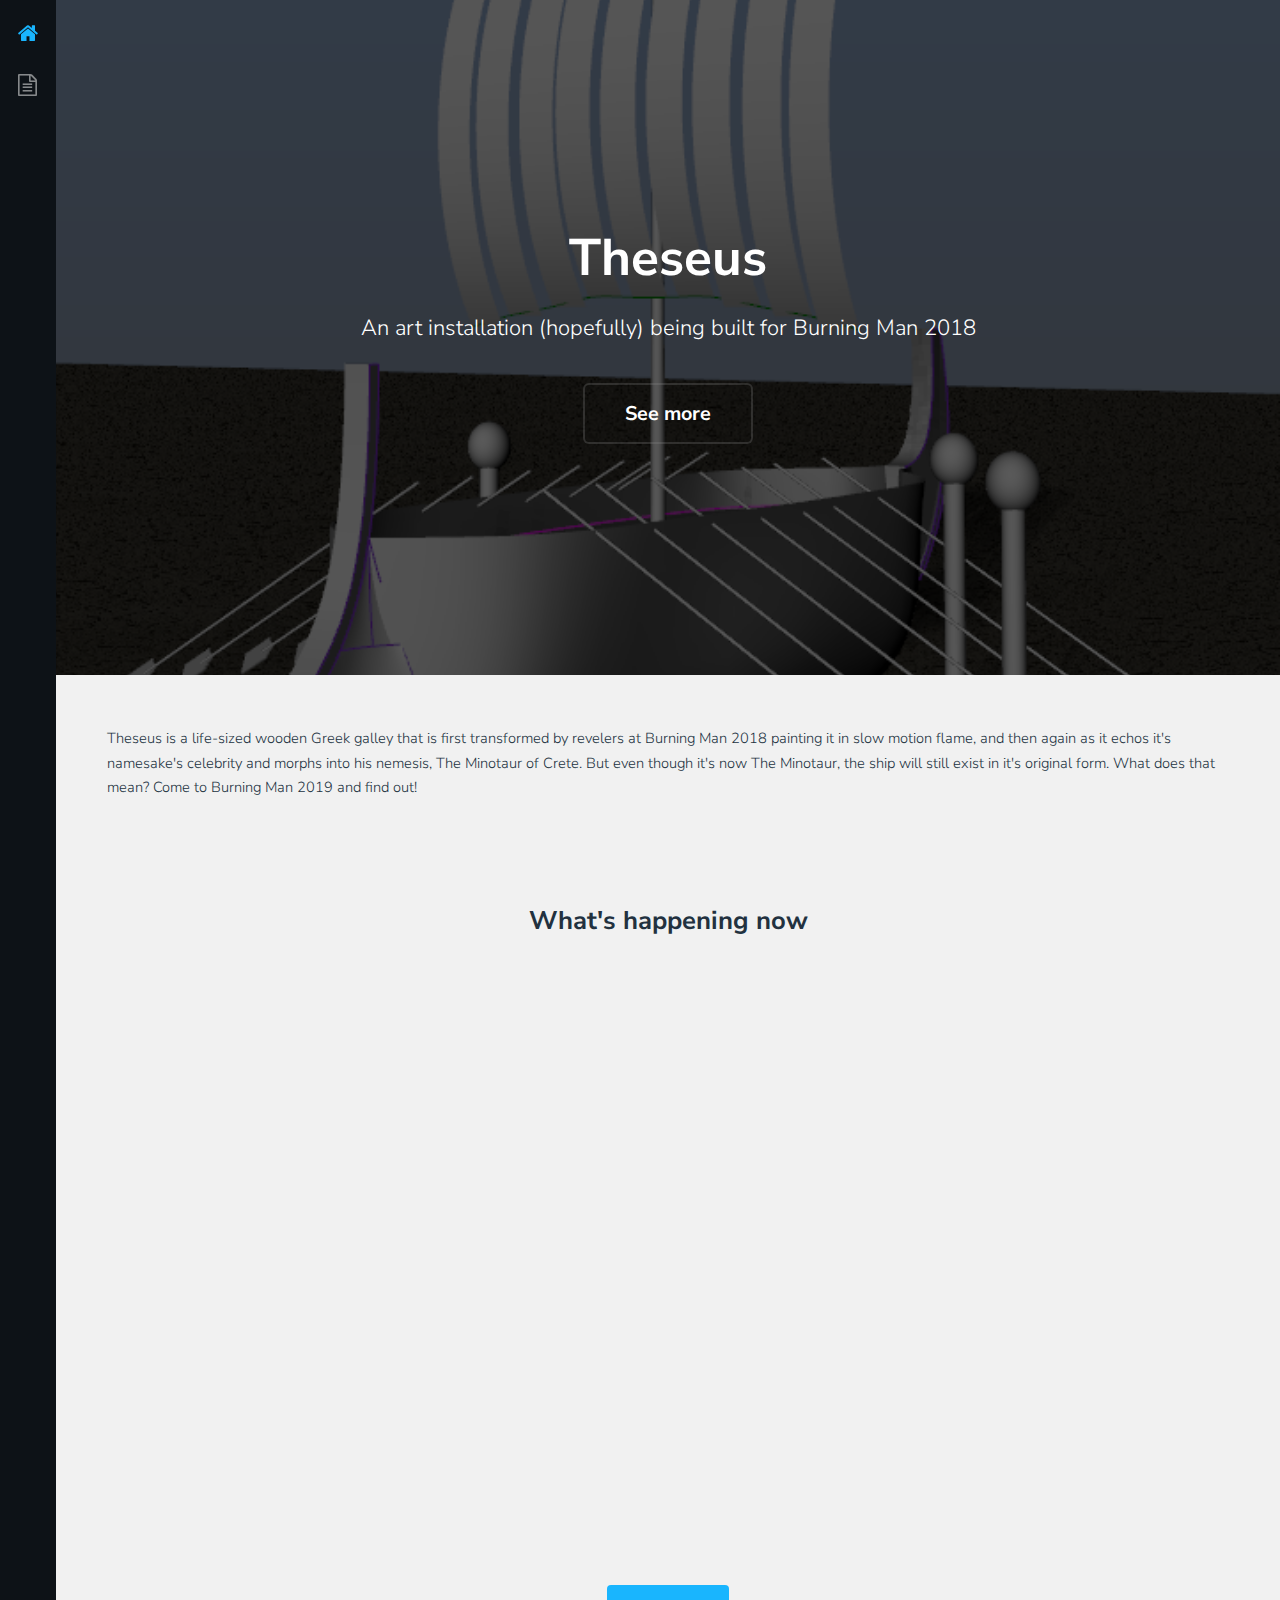
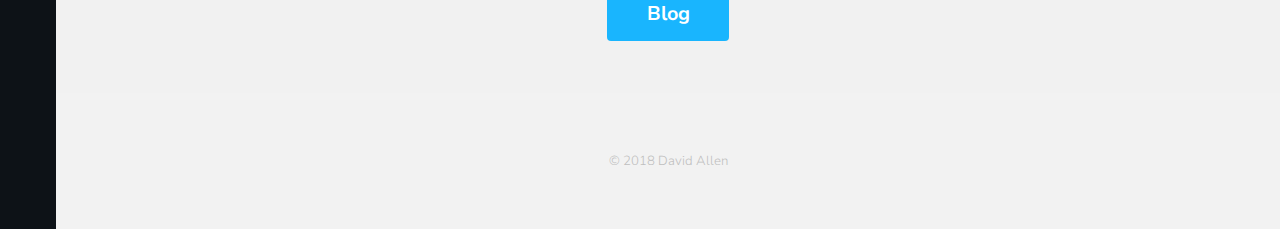
==== index.html @ f5d3f417 "added everything to new project for github pages" ====
<!DOCTYPE HTML>
<!--
	Snapshot by TEMPLATED
	templated.co @templatedco
	Released for free under the Creative Commons Attribution 3.0 license (templated.co/license)
-->
<html>
	<head>
		<title>(Ship of) Theseus</title>
		<meta charset="utf-8" />
		<meta name="viewport" content="width=device-width, initial-scale=1" />
		<link rel="stylesheet" href="assets/css/main.css" />
	</head>
	<body>
		<div class="page-wrap">

			<!-- Nav -->
				<nav id="nav">
					<ul>
						<li><a href="index.html" class="active"><span class="icon fa-home"></span></a></li>
						<li><a href="blog.html"><span class="icon fa-file-text-o"></span></a></li>
					</ul>
				</nav>

			<!-- Main -->
				<section id="main">

					<!-- Banner -->
						<section id="banner">
							<div class="inner">
								<h1>Theseus</h1>
								<p>An art installation (hopefully) being built for Burning Man 2018</a></p>
								<ul class="actions">
									<li><a href="#description" class="button alt scrolly big">See more</a></li>
								</ul>
							</div>
						</section>

						<section id="description">
							<div class="inner">
								<p>Theseus is a life-sized wooden Greek galley that is first transformed by revelers at Burning Man 2018 painting it in slow motion flame, and then again as it echos it's namesake's celebrity and morphs into his nemesis, The Minotaur of Crete. But even though it's now The Minotaur, the ship will still exist in it's original form. What does that mean? Come to Burning Man 2019 and find out!</p>
							</div>
						</section>

					<!-- Gallery -->
						<section id="galleries">

							<!-- Photo Galleries -->
								<div class="gallery">
									<header class="special">
										<h2>What's happening now</h2>
									</header>
									<div class="content">
										<div class="media">
											<a href="images/fulls/Thesesus Elevation_Render.jpg"><img src="images/thumbs/Thesesus Elevation_Render.jpg" alt="" title="This right here is a caption." /></a>
										</div>
										<div class="media">
												<a href="images/fulls/Theseus Section_Updated.jpg"><img src="images/thumbs/Theseus Section_Updated.jpg" alt="" title="This right here is a caption." /></a>
										</div>
										<div class="media">
											<a href="images/fulls/Theseus Elevation_Updated.jpg"><img src="images/thumbs/Theseus Elevation_Updated.jpg" alt="" title="This right here is a caption." /></a>
										</div>
										<div class="media">
											<a href="images/fulls/Theseus Plans_Updated.jpg"><img src="images/thumbs/Theseus Plans_Updated.jpg" alt="" title="This right here is a caption." /></a>
										</div>
										<div class="media">
											<a href="images/fulls/medship3.png"><img src="images/thumbs/medship3.png" alt="" title="This right here is a caption." /></a>
										</div>
										<div class="media">
											<a href="images/fulls/medship2.png"><img src="images/thumbs/medship2.png" alt="" title="This right here is a caption." /></a>
										</div>
										<div class="media">
											<a href="images/fulls/medship1.png"><img src="images/thumbs/medship1.png" alt="" title="This right here is a caption." /></a>
										</div>
									</div>
									<footer>
										<a href="blog.html" class="button big">Blog</a>
									</footer>
								</div>
						</section>


					<!-- Footer -->
						<footer id="footer">
							<div class="copyright">
								&copy; 2018 David Allen
							</div>
						</footer>
				</section>
		</div>

		<!-- Scripts -->
			<script src="assets/js/jquery.min.js"></script>
			<script src="assets/js/jquery.poptrox.min.js"></script>
			<script src="assets/js/jquery.scrolly.min.js"></script>
			<script src="assets/js/skel.min.js"></script>
			<script src="assets/js/util.js"></script>
			<script src="assets/js/main.js"></script>

	</body>
</html>
---- assets/css/main.css ----
@import url(font-awesome.min.css);
@import url("https://fonts.googleapis.com/css?family=Nunito+Sans:300,400,600");

/*
	Snapshot by TEMPLATED
	templated.co @templatedco
	Released for free under the Creative Commons Attribution 3.0 license (templated.co/license)
*/

/* Reset */

	html, body, div, span, applet, object, iframe, h1, h2, h3, h4, h5, h6, p, blockquote, pre, a, abbr, acronym, address, big, cite, code, del, dfn, em, img, ins, kbd, q, s, samp, small, strike, strong, sub, sup, tt, var, b, u, i, center, dl, dt, dd, ol, ul, li, fieldset, form, label, legend, table, caption, tbody, tfoot, thead, tr, th, td, article, aside, canvas, details, embed, figure, figcaption, footer, header, hgroup, menu, nav, output, ruby, section, summary, time, mark, audio, video {
		margin: 0;
		padding: 0;
		border: 0;
		font-size: 100%;
		font: inherit;
		vertical-align: baseline;
	}

	article, aside, details, figcaption, figure, footer, header, hgroup, menu, nav, section {
		display: block;
	}

	body {
		line-height: 1;
	}

	ol, ul {
		list-style: none;
	}

	blockquote, q {
		quotes: none;
	}

	blockquote:before, blockquote:after, q:before, q:after {
		content: '';
		content: none;
	}

	table {
		border-collapse: collapse;
		border-spacing: 0;
	}

	body {
		-webkit-text-size-adjust: none;
	}

/* Box Model */

	*, *:before, *:after {
		-moz-box-sizing: border-box;
		-webkit-box-sizing: border-box;
		box-sizing: border-box;
	}

/* Basic */

	@-ms-viewport {
		width: device-width;
	}

	body {
		-ms-overflow-style: scrollbar;
	}

	@media screen and (max-width: 480px) {

		html, body {
			min-width: 320px;
		}

	}

	body {
		background: #fff;
	}

		body.is-loading *, body.is-loading *:before, body.is-loading *:after {
			-moz-animation: none !important;
			-webkit-animation: none !important;
			-ms-animation: none !important;
			animation: none !important;
			-moz-transition: none !important;
			-webkit-transition: none !important;
			-ms-transition: none !important;
			transition: none !important;
		}

/* Type */

	body {
		background-color: #fff;
		color: #22313F;
	}

	body, input, select, textarea {
		font-family: "Nunito Sans", Arial, Helvetica, sans-serif;
		font-size: 13pt;
		font-weight: 300;
		line-height: 1.65;
	}

		@media screen and (max-width: 1680px) {

			body, input, select, textarea {
				font-size: 11pt;
			}

		}

		@media screen and (max-width: 1280px) {

			body, input, select, textarea {
				font-size: 11pt;
			}

		}

		@media screen and (max-width: 980px) {

			body, input, select, textarea {
				font-size: 11pt;
			}

		}

		@media screen and (max-width: 736px) {

			body, input, select, textarea {
				font-size: 12pt;
			}

		}

		@media screen and (max-width: 480px) {

			body, input, select, textarea {
				font-size: 12pt;
			}

		}

	a {
		text-decoration: underline;
		color: #19B5FE;
	}

		a:hover {
			text-decoration: none;
			color: #019be3;
		}

	strong, b {
		font-weight: 700;
	}

	em, i {
		font-style: italic;
	}

	p {
		margin: 0 0 2em 0;
	}

	h1, h2, h3, h4, h5, h6 {
		font-weight: 700;
		line-height: 1.5;
		margin: 0 0 1em 0;
	}

		h1 a, h2 a, h3 a, h4 a, h5 a, h6 a {
			color: inherit;
			text-decoration: none;
		}

	h1 {
		font-size: 2em;
	}

		@media screen and (max-width: 480px) {

			h1 {
				font-size: 1.5em;
			}

		}

	h2 {
		font-size: 1.75em;
	}

		@media screen and (max-width: 480px) {

			h2 {
				font-size: 1.4em;
			}

		}

	h3 {
		font-size: 1.35em;
	}

	h4 {
		font-size: 1.1em;
	}

	h5 {
		font-size: 0.9em;
	}

	h6 {
		font-size: 0.7em;
	}

	sub {
		font-size: 0.8em;
		position: relative;
		top: 0.5em;
	}

	sup {
		font-size: 0.8em;
		position: relative;
		top: -0.5em;
	}

	blockquote {
		border-left: solid 4px;
		font-style: italic;
		margin: 0 0 2em 0;
		padding: 0.5em 0 0.5em 2em;
	}

	code {
		border-radius: 4px;
		border: solid 1px;
		font-family: "Courier New", monospace;
		font-size: 0.9em;
		margin: 0 0.25em;
		padding: 0.25em 0.65em;
	}

	pre {
		-webkit-overflow-scrolling: touch;
		font-family: "Courier New", monospace;
		font-size: 0.9em;
		margin: 0 0 2em 0;
	}

		pre code {
			display: block;
			line-height: 1.75;
			padding: 1em 1.5em;
			overflow-x: auto;
		}

	hr {
		border: 0;
		border-bottom: solid 1px;
		margin: 2em 0;
	}

		hr.major {
			margin: 3em 0;
		}

	.align-left {
		text-align: left;
	}

	.align-center {
		text-align: center;
	}

	.align-right {
		text-align: right;
	}

/* Box */

	.box {
		border-radius: 4px;
		border: solid 1px rgba(144, 144, 144, 0.25);
		margin-bottom: 2em;
		padding: 1.5em;
	}

		.box > :last-child,
		.box > :last-child > :last-child,
		.box > :last-child > :last-child > :last-child {
			margin-bottom: 0;
		}

		.box.alt {
			border: 0;
			border-radius: 0;
			padding: 0;
		}

/* Button */

	input[type="submit"],
	input[type="reset"],
	input[type="button"],
	button,
	.button {
		-moz-appearance: none;
		-webkit-appearance: none;
		-ms-appearance: none;
		appearance: none;
		-moz-transition: background-color 0.2s ease-in-out, color 0.2s ease-in-out;
		-webkit-transition: background-color 0.2s ease-in-out, color 0.2s ease-in-out;
		-ms-transition: background-color 0.2s ease-in-out, color 0.2s ease-in-out;
		transition: background-color 0.2s ease-in-out, color 0.2s ease-in-out;
		background: #19B5FE;
		color: #FFF;
		border-radius: 4px;
		border: 0;
		cursor: pointer;
		display: inline-block;
		font-weight: 700;
		height: 2.85em;
		line-height: 2.95em;
		padding: 0 1.5em;
		text-align: center;
		text-decoration: none;
		white-space: nowrap;
	}

		input[type="submit"].active,
		input[type="reset"].active,
		input[type="button"].active,
		button.active,
		.button.active {
			color: #FFF;
			background: #22313F;
		}

			input[type="submit"].active:hover,
			input[type="reset"].active:hover,
			input[type="button"].active:hover,
			button.active:hover,
			.button.active:hover {
				color: #FFF;
				background: #22313F;
			}

		input[type="submit"]:hover,
		input[type="reset"]:hover,
		input[type="button"]:hover,
		button:hover,
		.button:hover {
			color: #FFF;
			background: #019be3;
		}

		input[type="submit"].alt,
		input[type="reset"].alt,
		input[type="button"].alt,
		button.alt,
		.button.alt {
			background: none;
			box-shadow: 0 0 0 2px rgba(144, 144, 144, 0.25);
		}

			input[type="submit"].alt:hover,
			input[type="reset"].alt:hover,
			input[type="button"].alt:hover,
			button.alt:hover,
			.button.alt:hover {
				background: rgba(144, 144, 144, 0.075);
				box-shadow: 0 0 0 2px rgba(144, 144, 144, 0.25);
			}

		input[type="submit"].icon,
		input[type="reset"].icon,
		input[type="button"].icon,
		button.icon,
		.button.icon {
			padding-left: 1.35em;
		}

			input[type="submit"].icon:before,
			input[type="reset"].icon:before,
			input[type="button"].icon:before,
			button.icon:before,
			.button.icon:before {
				margin-right: 0.5em;
			}

		input[type="submit"].fit,
		input[type="reset"].fit,
		input[type="button"].fit,
		button.fit,
		.button.fit {
			display: block;
			margin: 0 0 1em 0;
			width: 100%;
		}

		input[type="submit"].small,
		input[type="reset"].small,
		input[type="button"].small,
		button.small,
		.button.small {
			font-size: 0.8em;
		}

		input[type="submit"].big,
		input[type="reset"].big,
		input[type="button"].big,
		button.big,
		.button.big {
			font-size: 1.35em;
			padding: 0 2em;
		}

		input[type="submit"].disabled, input[type="submit"]:disabled,
		input[type="reset"].disabled,
		input[type="reset"]:disabled,
		input[type="button"].disabled,
		input[type="button"]:disabled,
		button.disabled,
		button:disabled,
		.button.disabled,
		.button:disabled {
			-moz-pointer-events: none;
			-webkit-pointer-events: none;
			-ms-pointer-events: none;
			pointer-events: none;
			opacity: 0.25;
		}

		@media screen and (max-width: 480px) {

			input[type="submit"],
			input[type="reset"],
			input[type="button"],
			button,
			.button {
				padding: 0;
			}

		}

/* Contact */

	#contact {
		display: -ms-flexbox;
		-ms-flex-pack: justify;
		display: -moz-flex;
		display: -webkit-flex;
		display: -ms-flex;
		display: flex;
		-moz-flex-wrap: wrap;
		-webkit-flex-wrap: wrap;
		-ms-flex-wrap: wrap;
		flex-wrap: wrap;
		-moz-justify-content: space-between;
		-webkit-justify-content: space-between;
		-ms-justify-content: space-between;
		justify-content: space-between;
		background: #ececec;
	}

		#contact form {
			margin: 0;
		}

		#contact .icons {
			margin-bottom: 1em;
		}

		#contact .column {
			padding: 3.5em 0 1.5em 0;
			padding-left: 3.5em;
			padding-right: 3.5em;
			width: 50%;
		}

			#contact .column.social {
				background: #e6e6e6;
			}

			@media screen and (max-width: 980px) {

				#contact .column {
					padding: 2em 0 0.1em 0;
					padding-left: 2em;
					padding-right: 2em;
				}

			}

			@media screen and (max-width: 736px) {

				#contact .column {
					width: 100%;
				}

			}

			@media screen and (max-width: 480px) {

				#contact .column {
					padding: 1em 0 0.1em 0;
					padding-left: 1em;
					padding-right: 1em;
				}

			}

/* Form */

	form {
		margin: 0 0 2em 0;
	}

		form .field {
			margin-bottom: 1.5em;
		}

			form .field.half {
				display: inline-block;
				width: 48%;
			}

				form .field.half.first {
					margin-right: 2.5%;
				}

		@media screen and (max-width: 980px) {

			form .field.half {
				display: block;
				width: 100%;
			}

				form .field.half.first {
					margin-right: 0;
				}

		}

	label {
		display: block;
		font-size: 0.9em;
		font-weight: 700;
		margin: 0 0 1em 0;
	}

	input[type="text"],
	input[type="password"],
	input[type="email"],
	select,
	textarea {
		-moz-appearance: none;
		-webkit-appearance: none;
		-ms-appearance: none;
		appearance: none;
		border-radius: 4px;
		border: solid 1px rgba(25, 181, 254, 0.25);
		color: inherit;
		display: block;
		outline: 0;
		padding: 0 1em;
		text-decoration: none;
		width: 100%;
	}

		input[type="text"]:invalid,
		input[type="password"]:invalid,
		input[type="email"]:invalid,
		select:invalid,
		textarea:invalid {
			box-shadow: none;
		}

		input[type="text"]:active, input[type="text"]:focus,
		input[type="password"]:active,
		input[type="password"]:focus,
		input[type="email"]:active,
		input[type="email"]:focus,
		select:active,
		select:focus,
		textarea:active,
		textarea:focus {
			border: solid 1px #19B5FE;
		}

	.select-wrapper {
		text-decoration: none;
		display: block;
		position: relative;
	}

		.select-wrapper:before {
			-moz-osx-font-smoothing: grayscale;
			-webkit-font-smoothing: antialiased;
			font-family: FontAwesome;
			font-style: normal;
			font-weight: normal;
			text-transform: none !important;
		}

		.select-wrapper:before {
			content: '\f078';
			display: block;
			height: 2.75em;
			line-height: 2.75em;
			pointer-events: none;
			position: absolute;
			right: 0;
			text-align: center;
			top: 0;
			width: 2.75em;
		}

		.select-wrapper select::-ms-expand {
			display: none;
		}

	input[type="text"],
	input[type="password"],
	input[type="email"],
	select {
		height: 2.75em;
	}

	textarea {
		padding: 0.75em 1em;
	}

	input[type="checkbox"],
	input[type="radio"] {
		-moz-appearance: none;
		-webkit-appearance: none;
		-ms-appearance: none;
		appearance: none;
		display: block;
		float: left;
		margin-right: -2em;
		opacity: 0;
		width: 1em;
		z-index: -1;
	}

		input[type="checkbox"] + label,
		input[type="radio"] + label {
			text-decoration: none;
			cursor: pointer;
			display: inline-block;
			font-size: 1em;
			font-weight: 300;
			padding-left: 2.4em;
			padding-right: 0.75em;
			position: relative;
		}

			input[type="checkbox"] + label:before,
			input[type="radio"] + label:before {
				-moz-osx-font-smoothing: grayscale;
				-webkit-font-smoothing: antialiased;
				font-family: FontAwesome;
				font-style: normal;
				font-weight: normal;
				text-transform: none !important;
			}

			input[type="checkbox"] + label:before,
			input[type="radio"] + label:before {
				border-radius: 4px;
				border: solid 1px;
				content: '';
				display: inline-block;
				height: 1.65em;
				left: 0;
				line-height: 1.58125em;
				position: absolute;
				text-align: center;
				top: 0;
				width: 1.65em;
			}

		input[type="checkbox"]:checked + label:before,
		input[type="radio"]:checked + label:before {
			content: '\f00c';
		}

	input[type="checkbox"] + label:before {
		border-radius: 4px;
	}

	input[type="radio"] + label:before {
		border-radius: 100%;
	}

	::-webkit-input-placeholder {
		opacity: 1.0;
		color: rgba(34, 49, 63, 0.25);
	}

	:-moz-placeholder {
		opacity: 1.0;
		color: rgba(34, 49, 63, 0.25);
	}

	::-moz-placeholder {
		opacity: 1.0;
		color: rgba(34, 49, 63, 0.25);
	}

	:-ms-input-placeholder {
		opacity: 1.0;
		color: rgba(34, 49, 63, 0.25);
	}

	.formerize-placeholder {
		opacity: 1.0;
		color: rgba(34, 49, 63, 0.25);
	}

/* Gallery */

	@-moz-keyframes gallery {
		100% {
			opacity: 1;		}
	}

	@-webkit-keyframes gallery {
		100% {
			opacity: 1;		}
	}

	@-ms-keyframes gallery {
		100% {
			opacity: 1;		}
	}

	@keyframes gallery {
		100% {
			opacity: 1;		}
	}

	.gallery {
		padding: 3.5em;
		position: relative;
		overflow: hidden;
		min-height: 37em;
	}

		@media screen and (max-width: 980px) {

			.gallery {
				padding: 2em;
				min-height: 20em;
			}

				.gallery header h2 {
					margin-bottom: 1em;
				}

		}

		@media screen and (max-width: 480px) {

			.gallery {
				padding: 1em;
			}

		}

		.gallery header {
			display: -ms-flexbox;
			-ms-flex-pack: justify;
			display: -moz-flex;
			display: -webkit-flex;
			display: -ms-flex;
			display: flex;
			-moz-flex-wrap: wrap;
			-webkit-flex-wrap: wrap;
			-ms-flex-wrap: wrap;
			flex-wrap: wrap;
			-moz-justify-content: space-between;
			-webkit-justify-content: space-between;
			-ms-justify-content: space-between;
			justify-content: space-between;
		}

			.gallery header.special {
				-moz-justify-content: center;
				-webkit-justify-content: center;
				-ms-justify-content: center;
				justify-content: center;
			}

			@media screen and (max-width: 736px) {

				.gallery header {
					display: block;
				}

			}

			@media screen and (max-width: 480px) {

				.gallery header h2 {
					margin-bottom: .5em;
				}

			}

		.gallery footer {
			text-align: center;
			margin-top: 4em;
		}

		.gallery .content {
			display: -ms-flexbox;
			display: -moz-flex;
			display: -webkit-flex;
			display: -ms-flex;
			display: flex;
			-moz-flex-wrap: wrap;
			-webkit-flex-wrap: wrap;
			-ms-flex-wrap: wrap;
			flex-wrap: wrap;
			-moz-justify-content: -moz-flex-start;
			-webkit-justify-content: -webkit-flex-start;
			-ms-justify-content: -ms-flex-start;
			justify-content: flex-start;
		}

			.gallery .content .media {
				-moz-animation: gallery 0.75s ease-out 0.4s forwards;
				-webkit-animation: gallery 0.75s ease-out 0.4s forwards;
				-ms-animation: gallery 0.75s ease-out 0.4s forwards;
				animation: gallery 0.75s ease-out 0.4s forwards;
				margin-bottom: 0;
				overflow: hidden;
				opacity: 0;
				position: relative;
				width: 25%;
			}

				.gallery .content .media a {
					display: block;
				}

				.gallery .content .media img {
					-moz-transition: -moz-transform 0.2s ease-in-out;
					-webkit-transition: -webkit-transform 0.2s ease-in-out;
					-ms-transition: -ms-transform 0.2s ease-in-out;
					transition: transform 0.2s ease-in-out;
					max-width: 100%;
					height: auto;
					vertical-align: middle;
				}

				.gallery .content .media:hover img {
					-moz-transform: scale(1.075);
					-webkit-transform: scale(1.075);
					-ms-transform: scale(1.075);
					transform: scale(1.075);
				}

				@media screen and (max-width: 736px) {

					.gallery .content .media {
						width: 50%;
					}

				}

				@media screen and (max-width: 480px) {

					.gallery .content .media {
						width: 100%;
					}

				}

/* Icon */

	.icon {
		text-decoration: none;
		border-bottom: none;
		position: relative;
	}

		.icon:before {
			-moz-osx-font-smoothing: grayscale;
			-webkit-font-smoothing: antialiased;
			font-family: FontAwesome;
			font-style: normal;
			font-weight: normal;
			text-transform: none !important;
		}

		.icon > .label {
			display: none;
		}

/* Image */

	.image {
		border: 0;
		display: inline-block;
		position: relative;
	}

		.image img {
			display: block;
		}

		.image.left, .image.right {
			max-width: 40%;
		}

			.image.left img, .image.right img {
				width: 100%;
			}

			@media screen and (max-width: 480px) {

				.image.left, .image.right {
					max-width: 100%;
					width: 100%;
				}

			}

		.image.left {
			float: left;
			margin: 0 1.5em 1em 0;
			top: 0.25em;
		}

			@media screen and (max-width: 480px) {

				.image.left {
					float: none;
					margin: 0 0 1em 0;
				}

			}

		.image.right {
			float: right;
			margin: 0 0 1em 1.5em;
			top: 0.25em;
		}

			@media screen and (max-width: 480px) {

				.image.right {
					float: none;
					margin: 0 0 1em 0;
				}

			}

		.image.fit {
			display: block;
			margin: 0 0 2em 0;
			width: 100%;
		}

			.image.fit img {
				width: 100%;
			}

		.image.special {
			border: solid 1px rgba(144, 144, 144, 0.25);
			padding: 1em;
		}

		.image.main {
			display: block;
			margin: 0 0 3em 0;
			width: 100%;
		}

			.image.main img {
				width: 100%;
			}

/* List */

	ol {
		list-style: decimal;
		margin: 0 0 2em 0;
		padding-left: 1.25em;
	}

		ol li {
			padding-left: 0.25em;
		}

	ul {
		list-style: disc;
		margin: 0 0 2em 0;
		padding-left: 1em;
	}

		ul li {
			padding-left: 0.5em;
		}

		ul.alt {
			list-style: none;
			padding-left: 0;
		}

			ul.alt li {
				border-top: solid 1px;
				padding: 0.5em 0;
			}

				ul.alt li:first-child {
					border-top: 0;
					padding-top: 0;
				}

		ul.tabs {
			list-style: none;
			padding-left: 0;
		}

			ul.tabs li {
				display: inline-block;
			}

				ul.tabs li:first-child {
					padding: 0;
				}

				@media screen and (max-width: 736px) {

					ul.tabs li {
						display: block;
						margin: 0 0 .25em 0;
						padding: 0;
					}

						ul.tabs li .button {
							width: 100%;
						}

				}

			@media screen and (max-width: 480px) {

				ul.tabs {
					margin-bottom: 1em;
				}

			}

		ul.icons {
			cursor: default;
			list-style: none;
			padding-left: 0;
		}

			ul.icons li {
				display: inline-block;
				padding: 0 1em 0 0;
			}

				ul.icons li:last-child {
					padding-right: 0;
				}

				ul.icons li .icon:before {
					font-size: 2em;
				}

		ul.actions {
			cursor: default;
			list-style: none;
			padding-left: 0;
		}

			ul.actions li {
				display: inline-block;
				padding: 0 1em 0 0;
				vertical-align: middle;
			}

				ul.actions li:last-child {
					padding-right: 0;
				}

			ul.actions.small li {
				padding: 0 0.5em 0 0;
			}

			ul.actions.vertical li {
				display: block;
				padding: 1em 0 0 0;
			}

				ul.actions.vertical li:first-child {
					padding-top: 0;
				}

				ul.actions.vertical li > * {
					margin-bottom: 0;
				}

			ul.actions.vertical.small li {
				padding: 0.5em 0 0 0;
			}

				ul.actions.vertical.small li:first-child {
					padding-top: 0;
				}

			ul.actions.fit {
				display: table;
				margin-left: -1em;
				padding: 0;
				table-layout: fixed;
				width: calc(100% + 1em);
			}

				ul.actions.fit li {
					display: table-cell;
					padding: 0 0 0 1em;
				}

					ul.actions.fit li > * {
						margin-bottom: 0;
					}

				ul.actions.fit.small {
					margin-left: -0.5em;
					width: calc(100% + 0.5em);
				}

					ul.actions.fit.small li {
						padding: 0 0 0 0.5em;
					}

			@media screen and (max-width: 480px) {

				ul.actions {
					margin: 0 0 2em 0;
				}

					ul.actions li {
						padding: 1em 0 0 0;
						display: block;
						text-align: center;
						width: 100%;
					}

						ul.actions li:first-child {
							padding-top: 0;
						}

						ul.actions li > * {
							width: 100%;
							margin: 0 !important;
						}

							ul.actions li > *.icon:before {
								margin-left: -2em;
							}

					ul.actions.small li {
						padding: 0.5em 0 0 0;
					}

						ul.actions.small li:first-child {
							padding-top: 0;
						}

			}

	dl {
		margin: 0 0 2em 0;
	}

		dl dt {
			display: block;
			font-weight: 700;
			margin: 0 0 1em 0;
		}

		dl dd {
			margin-left: 2em;
		}

/* Section/Article */

	section.special, article.special {
		text-align: center;
	}

	section .inner, article .inner {
		padding: 3.5em 0 1.5em 0;
		padding-left: 3.5em;
		padding-right: 3.5em;
	}

		@media screen and (max-width: 980px) {

			section .inner, article .inner {
				padding: 2em 0 0.1em 0;
				padding-right: 2em;
				padding-left: 2em;
			}

		}

		@media screen and (max-width: 480px) {

			section .inner, article .inner {
				padding: 1em 0 0.1em 0;
				padding-right: 1em;
				padding-left: 1em;
			}

		}

	section .columns, article .columns {
		display: -ms-flexbox;
		display: -moz-flex;
		display: -webkit-flex;
		display: -ms-flex;
		display: flex;
		-moz-flex-wrap: wrap;
		-webkit-flex-wrap: wrap;
		-ms-flex-wrap: wrap;
		flex-wrap: wrap;
		-moz-justify-content: space-between;
		-webkit-justify-content: space-between;
		-ms-justify-content: space-between;
		justify-content: space-between;
	}

		section .columns.double .column, article .columns.double .column {
			width: 48%;
		}

			@media screen and (max-width: 980px) {

				section .columns.double .column, article .columns.double .column {
					width: 100%;
				}

			}

	header p {
		position: relative;
		margin: 0 0 1.5em 0;
	}

	header h2 + p {
		font-size: 1.25em;
		margin-top: -1em;
	}

	header h3 + p {
		font-size: 1.1em;
		margin-top: -0.8em;
	}

	header h4 + p,
	header h5 + p,
	header h6 + p {
		font-size: 0.9em;
		margin-top: -0.6em;
	}

/* Table */

	.table-wrapper {
		-webkit-overflow-scrolling: touch;
		overflow-x: auto;
	}

	table {
		margin: 0 0 2em 0;
		width: 100%;
	}

		table tbody tr {
			border: solid 1px;
			border-left: 0;
			border-right: 0;
		}

		table td {
			padding: 0.75em 0.75em;
		}

		table th {
			font-size: 0.9em;
			font-weight: 700;
			padding: 0 0.75em 0.75em 0.75em;
			text-align: left;
		}

		table thead {
			border-bottom: solid 2px;
		}

		table tfoot {
			border-top: solid 2px;
		}

		table.alt {
			border-collapse: separate;
		}

			table.alt tbody tr td {
				border: solid 1px;
				border-left-width: 0;
				border-top-width: 0;
			}

				table.alt tbody tr td:first-child {
					border-left-width: 1px;
				}

			table.alt tbody tr:first-child td {
				border-top-width: 1px;
			}

			table.alt thead {
				border-bottom: 0;
			}

			table.alt tfoot {
				border-top: 0;
			}

/* Wrapper */

	.page-wrap {
		display: -ms-flexbox;
		display: -moz-flex;
		display: -webkit-flex;
		display: -ms-flex;
		display: flex;
		-moz-flex-wrap: nowrap;
		-webkit-flex-wrap: nowrap;
		-ms-flex-wrap: nowrap;
		flex-wrap: nowrap;
		-moz-justify-content: -moz-flex-start;
		-webkit-justify-content: -webkit-flex-start;
		-ms-justify-content: -ms-flex-start;
		justify-content: flex-start;
	}

	.wrapper {
		position: relative;
	}

		.wrapper > .inner {
			margin: 0 auto;
			width: 60em;
		}

		@media screen and (max-width: 1280px) {

			.wrapper > .inner {
				width: 65em;
			}

		}

		@media screen and (max-width: 980px) {

			.wrapper > .inner {
				width: 100%;
			}

		}

/* Header */

	#header {
		font-weight: 700;
	}

/* Menu */

	#nav {
		background: #0d1217;
		z-index: 10002;
		position: relative;
		width: 4em;
	}

		#nav ul {
			list-style: none;
			margin: 0;
			padding: 0;
			position: fixed;
			top: 1em;
			left: 0;
		}

			#nav ul li {
				padding: 0;
				width: 3.75em;
				text-align: Center;
				margin-bottom: 1em;
			}

				#nav ul li a {
					color: rgba(255, 255, 255, 0.5);
					text-decoration: none;
					font-size: 1.5em;
				}

					#nav ul li a:hover {
						color: white;
					}

					#nav ul li a.active {
						color: #19B5FE;
					}

				@media screen and (max-width: 736px) {

					#nav ul li {
						width: 3.4em;
					}

				}

/* Banner */

	body.is-loading #banner > .inner {
		opacity: 0;
		-moz-transform: translateY(1em);
		-webkit-transform: translateY(1em);
		-ms-transform: translateY(1em);
		transform: translateY(1em);
	}

	#banner {
		display: -ms-flexbox;
		-ms-flex-pack: center;
		-ms-flex-align: center;
		padding: 8em 0 6em 0;
		-moz-align-items: center;
		-webkit-align-items: center;
		-ms-align-items: center;
		align-items: center;
		display: -moz-flex;
		display: -webkit-flex;
		display: -ms-flex;
		display: flex;
		-moz-justify-content: center;
		-webkit-justify-content: center;
		-ms-justify-content: center;
		justify-content: center;
		min-height: 75vh;
		height: 75vh;
		position: relative;
		background: #000;
		background-image: url(../../images/banner2.png);
		background-size: cover;
		background-attachment: fixed;
		background-repeat: no-repeat;
		background-position: center;
		text-align: center;
		color: #FFF;
	}

		#banner:before {
			-moz-transition: opacity 3s ease;
			-webkit-transition: opacity 3s ease;
			-ms-transition: opacity 3s ease;
			transition: opacity 3s ease;
			-moz-transition-delay: 0.25s;
			-webkit-transition-delay: 0.25s;
			-ms-transition-delay: 0.25s;
			transition-delay: 0.25s;
			content: '';
			display: block;
			background-color: #000;
			height: 100%;
			left: 0;
			opacity: 0.65;
			position: absolute;
			top: 0;
			width: 100%;
			z-index: 1;
		}

		#banner .inner {
			-moz-transform: none;
			-webkit-transform: none;
			-ms-transform: none;
			transform: none;
			-moz-transition: opacity 1s ease, transform 1s ease;
			-webkit-transition: opacity 1s ease, transform 1s ease;
			-ms-transition: opacity 1s ease, transform 1s ease;
			transition: opacity 1s ease, transform 1s ease;
			position: relative;
			opacity: 1;
			z-index: 3;
			padding: 0 2em;
		}

		#banner h1 {
			font-size: 4em;
			line-height: 1em;
			margin: 0 0 0.5em 0;
			padding: 0;
			color: #FFF;
		}

		#banner p {
			font-size: 1.5em;
			margin-bottom: 1.75em;
		}

		#banner a {
			color: #FFF;
			text-decoration: none;
		}

		@media screen and (max-width: 1280px) {

			#banner h1 {
				font-size: 3.5em;
			}

		}

		@media screen and (max-width: 736px) {

			#banner {
				background-attachment: scroll;
			}

				#banner h1 {
					font-size: 2.25em;
				}

				#banner p {
					font-size: 1.25em;
				}

		}

/* Main */

	#main {
		background: #f1f1f1;
		width: 100%;
	}

		#main #header {
			background: #e6e6e6;
			padding: 1.15em 3.5em;
			text-align: right;
		}

			#main #header h1 {
				margin: 0;
				font-size: 1em;
			}

			@media screen and (max-width: 980px) {

				#main #header {
					padding: 1.15em 2em;
				}

			}

			@media screen and (max-width: 736px) {

				#main #header {
					text-align: center;
				}

			}

/* Footer */

	#footer {
		padding: 4em 0 2em 0;
		background: #f2f2f2;
	}

		#footer .copyright {
			color: #bfbfbf;
			font-size: 0.9em;
			margin: 0 0 2em 0;
			padding: 0 1em;
			text-align: center;
		}

		@media screen and (max-width: 736px) {

			#footer {
				padding: 3em 0 1em 0;
			}

		}

/* Custom */
.thumbnail.landscape{
    width:200px;
    height:150px;
}
.thumbnail.portrait{
    width:150px;
    height:200px;
}
.landscape{
    cursor: pointer;
}
.portrait{
    cursor: pointer;
}
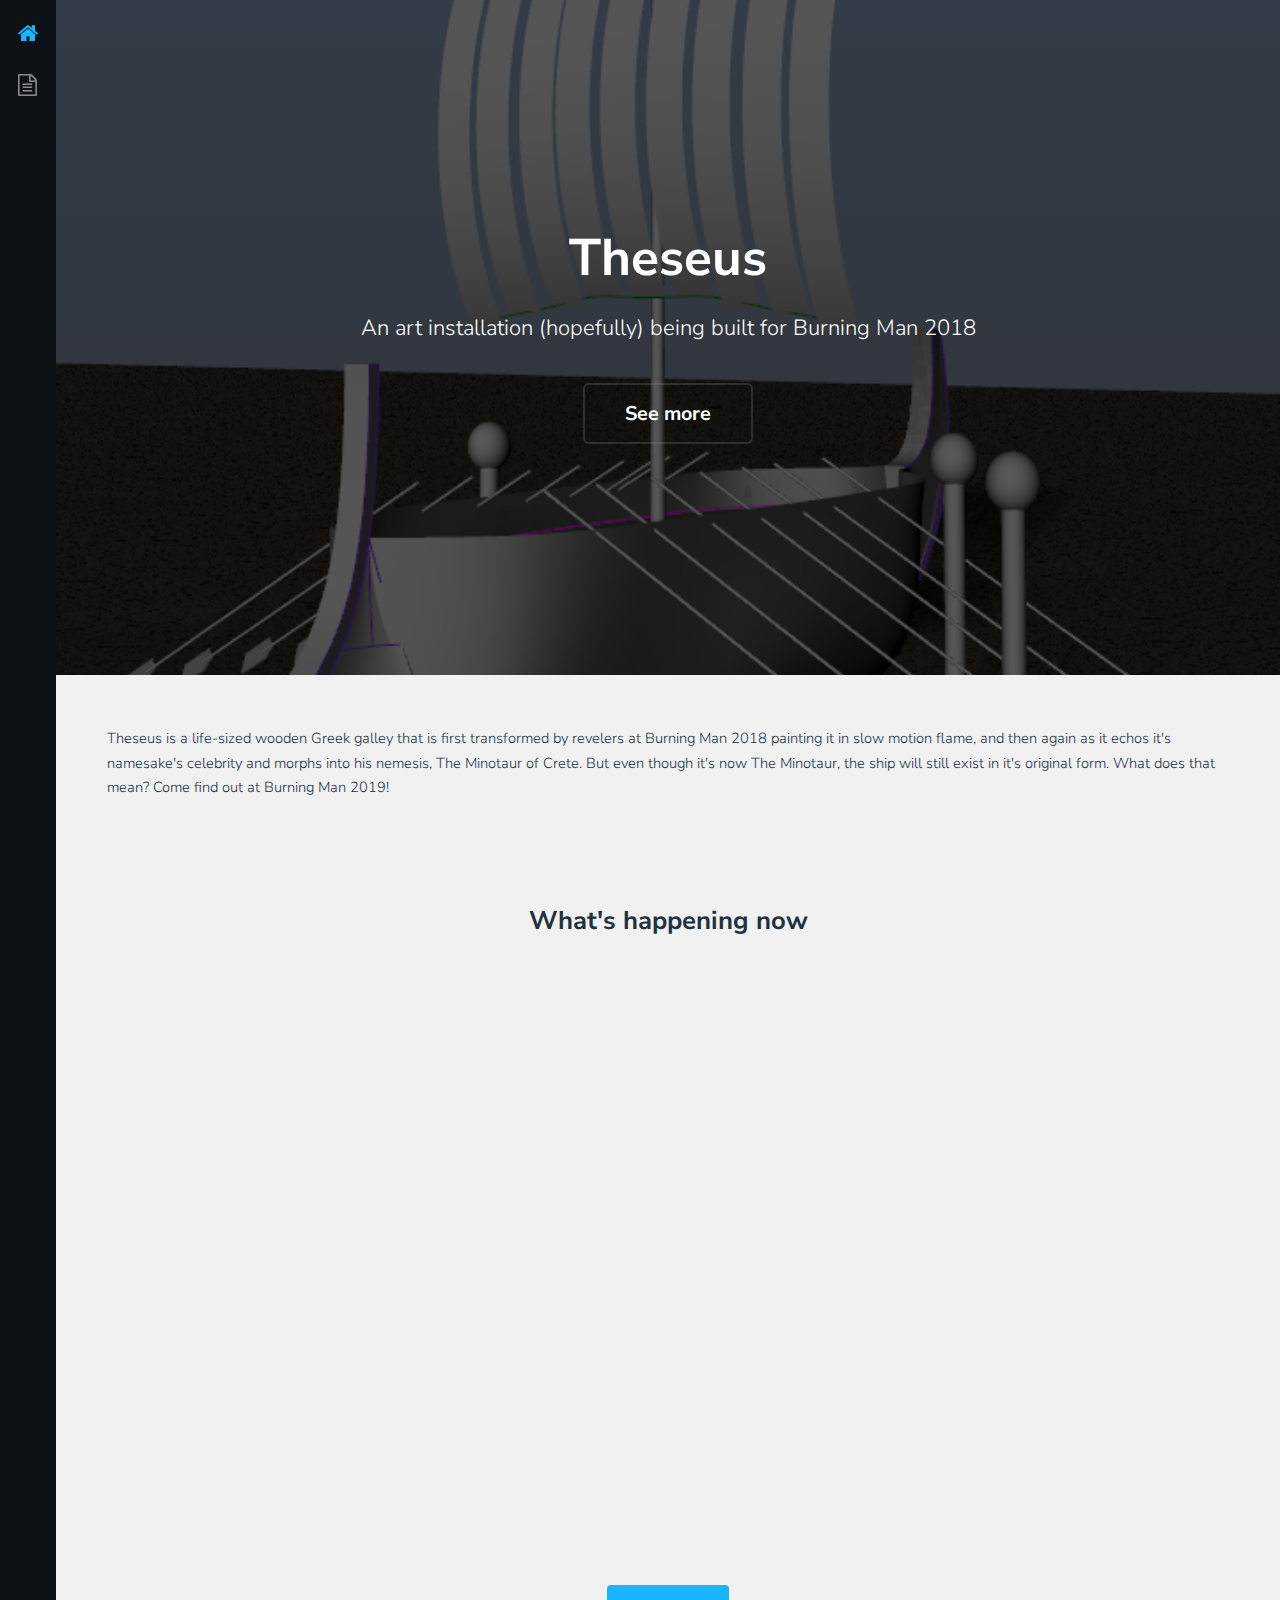
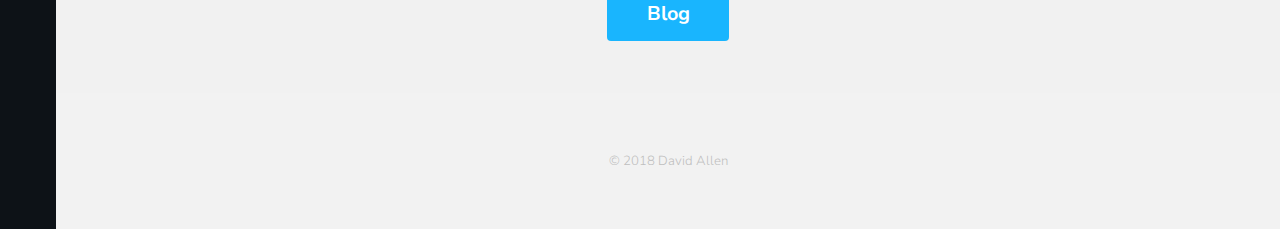
==== commit 0b951f57: "removed placeholder captions" ====
--- a/index.html
+++ b/index.html
@@ -38,7 +38,7 @@
 
 						<section id="description">
 							<div class="inner">
-								<p>Theseus is a life-sized wooden Greek galley that is first transformed by revelers at Burning Man 2018 painting it in slow motion flame, and then again as it echos it's namesake's celebrity and morphs into his nemesis, The Minotaur of Crete. But even though it's now The Minotaur, the ship will still exist in it's original form. What does that mean? Come to Burning Man 2019 and find out!</p>
+								<p>Theseus is a life-sized wooden Greek galley that is first transformed by revelers at Burning Man 2018 painting it in slow motion flame, and then again as it echos it's namesake's celebrity and morphs into his nemesis, The Minotaur of Crete. But even though it's now The Minotaur, the ship will still exist in it's original form. What does that mean? Come find out at Burning Man 2019!</p>
 							</div>
 						</section>
 
@@ -52,25 +52,28 @@
 									</header>
 									<div class="content">
 										<div class="media">
-											<a href="images/fulls/Thesesus Elevation_Render.jpg"><img src="images/thumbs/Thesesus Elevation_Render.jpg" alt="" title="This right here is a caption." /></a>
+											<a href="images/fulls/Thesesus Elevation_Render.jpg"><img src="images/thumbs/Thesesus Elevation_Render.jpg" alt=""  /></a>
 										</div>
 										<div class="media">
-												<a href="images/fulls/Theseus Section_Updated.jpg"><img src="images/thumbs/Theseus Section_Updated.jpg" alt="" title="This right here is a caption." /></a>
+												<a href="images/fulls/Theseus Section_Updated.jpg"><img src="images/thumbs/Theseus Section_Updated.jpg" alt=""  /></a>
 										</div>
 										<div class="media">
-											<a href="images/fulls/Theseus Elevation_Updated.jpg"><img src="images/thumbs/Theseus Elevation_Updated.jpg" alt="" title="This right here is a caption." /></a>
+											<a href="images/fulls/Theseus Elevation_Updated.jpg"><img src="images/thumbs/Theseus Elevation_Updated.jpg" alt=""  /></a>
 										</div>
 										<div class="media">
-											<a href="images/fulls/Theseus Plans_Updated.jpg"><img src="images/thumbs/Theseus Plans_Updated.jpg" alt="" title="This right here is a caption." /></a>
+											<a href="images/fulls/Theseus Plans_Updated.jpg"><img src="images/thumbs/Theseus Plans_Updated.jpg" alt=""  /></a>
 										</div>
 										<div class="media">
-											<a href="images/fulls/medship3.png"><img src="images/thumbs/medship3.png" alt="" title="This right here is a caption." /></a>
+											<a href="images/fulls/medship3.png"><img src="images/thumbs/medship3.png" alt="" /></a>
 										</div>
 										<div class="media">
-											<a href="images/fulls/medship2.png"><img src="images/thumbs/medship2.png" alt="" title="This right here is a caption." /></a>
+											<a href="images/fulls/medship2.png"><img src="images/thumbs/medship2.png" alt=""  /></a>
 										</div>
 										<div class="media">
-											<a href="images/fulls/medship1.png"><img src="images/thumbs/medship1.png" alt="" title="This right here is a caption." /></a>
+											<a href="images/fulls/medship1.png"><img src="images/thumbs/medship1.png" alt=""  /></a>
+										</div>
+										<div class="media">
+											<a href="images/fulls/marie_boat.jpg"><img src="images/thumbs/marie_boat.jpg" alt=""  /></a>
 										</div>
 									</div>
 									<footer>
